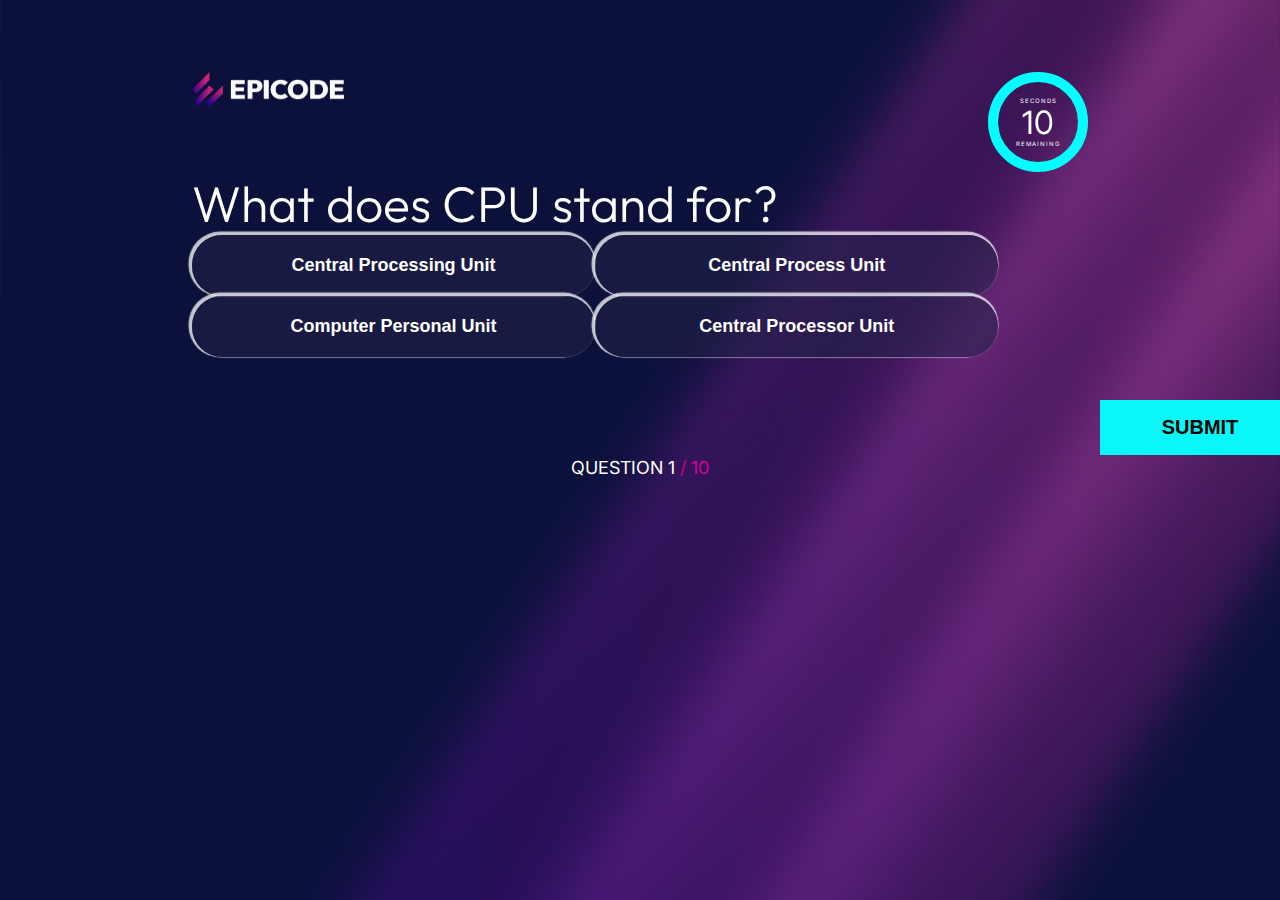
==== benchmark.html @ c7c3bf18 "update" ====
<!DOCTYPE html>
<html lang="en">
  <head>
    <meta charset="UTF-8" />
    <meta http-equiv="X-UA-Compatible" content="IE=edge" />
    <meta name="viewport" content="width=device-width, initial-scale=1.0" />
    <link rel="stylesheet" href="benchmark.css" />
    

    <link rel="preconnect" href="https://fonts.googleapis.com" />
    <link rel="preconnect" href="https://fonts.gstatic.com" crossorigin />
    <link
      href="https://fonts.googleapis.com/css2?family=Inter:wght@100;200;300;400;500;600&family=Outfit:wght@100;200;300;400;500;600;700;800;900&display=swap"
      rel="stylesheet"
    />
    <title>Benchmark</title>
  </head>
  <body>
    <div class="container">
      <div class="logo">
        <img id="logoImg" src="./assets/epicode_logo.png" alt="" />
      </div>
      <div id="timerContainer">
        <span id="seconds">SECONDS</span>
        <span id="remaining">REMAINING</span>
        <div id="app"></div>
      </div>
      <div id="questions-container">
        </div>
        
        <div class="footerContainer">
          <p>
            QUESTION <span id="questionNumber">1</span
            ><span id="questionTotal"> / 10</span>
          </p>
        </div>
      </div>
      <button id="submitBtn"   >SUBMIT</button>
    
  
    <script src="benchmark.js"></script>
    
  </body>
</html>
---- benchmark.css ----
* {
  margin: 0;
  padding: 0;
}
body {
  background-image: url("./assets/bg.jpg");
  width: 100%;
  height: 100vh;
  position: relative;
  font-family: "Inter", sans-serif;
  background-size: cover;
  overflow: hidden;
}
.display-not{
  display:none
}
.container {
  width: 70%;
  max-height: 100%;
  /* background-color: aqua;  */
  position: relative;
  margin: 0 auto;
  top: 8vh;
}
.logo {
  height: 100px;
}
#logoImg {
  height: 35px;
  top: 5%;
}
/* timer */

#timerContainer {
  right: 0%;
  top: 0%;
  position: absolute;
  width: 100px;
  height: 100px;
}

.base-timer {
  position: relative;
  width: 100px;
  height: 100px;
}

.base-timer__svg {
  transform: scaleX(-1);
}

.base-timer__circle {
  fill: none;
  stroke: none;
}

.base-timer__path-elapsed {
  stroke-width: 10px;
  stroke: rgba(128, 128, 128, 0.304);
}

.base-timer__path-remaining {
  stroke-width: 10px;
  /* stroke-linecap: round; */
  /* transform: rotate(90deg); */
  transform: rotateY(-180deg) rotateZ(90deg);
  transform-origin: center;
  transition: 1s linear all;
  fill-rule: nonzero;
  stroke: currentColor;
}

.base-timer__path-remaining.green {
  color: #00ffff;
}

.base-timer__path-remaining.orange {
  color: #00ffff;
}

.base-timer__path-remaining.red {
  color: #00ffff;
}

.base-timer__label {
  position: absolute;
  width: 100px;
  height: 100px;
  top: 0;
  display: flex;
  align-items: center;
  justify-content: center;
  font-size: 32px;
  color: white;
}
#seconds {
  position: absolute;
  font-size: 6px;
  color: white;
  margin: 0;
  left: 0;
  right: 0;
  text-align: center;
  top: 25%;
  letter-spacing: 1px;
}
#remaining {
  position: absolute;
  font-size: 6px;
  color: white;
  margin: 0;
  left: 0;
  right: 0;
  text-align: center;
  top: 68%;
  letter-spacing: 1px;
}
/* timer */

/* question container */
.questionContainer {
  position: relative;
  width: 100%;
  height: auto;
  text-align: center;
}
.question-style {
  font-weight: 300;
  font-size: 50px;
  color: white;
  font-family: "Outfit", sans-serif;
}
/* .questionContainer h1 {
  font-weight: bold;
  font-size: 50px;
  color: white;
  font-family: "Outfit", sans-serif;
} */

.optionContainer {
  margin-top: 30px;
  width: 100%;
  height: auto;

  /* background-color: #00ffff; */
}
.optionContainer button {
  margin: 20px;
  justify-content: space-between;
  /* background-color: #00ffff; */
}
.btn {
  width: 45%;
  padding: 20px 20px;
  border: none;
  border-radius: 30px;
  display: inline;
  color: white;
  font-size: 18px;
  font-weight: bold;
  background-color: #24234a88;
  box-shadow: rgba(255, 255, 255, 0.758) -1.5px -1.5px 1px 2px;
}
.btn:hover {
  background: linear-gradient(
    174deg,
    rgba(210, 0, 147, 1) 25%,
    rgba(144, 0, 128, 1) 64%
  );
}
#submitBtn{
  position: absolute;
  top: 400px;
  left: 1100px;
  font-size: 20px;
  font-weight: bold;
    background-color: rgb(8, 248, 248);
    border: none;
    width: 200px;
    height: 55px;

}
#submitBtn:hover{
  box-shadow: rgba(50, 204, 243, 0.973) 2px 2px 29px 0px;
  transition: box-shadow 0.3s ease-in;
}
.selected{
  background: linear-gradient(
    174deg,
    rgba(210, 0, 147, 1) 25%,
    rgba(144, 0, 128, 1) 64%
  );

}


/* footer Container */
.footerContainer {
  position: relative;
  text-align: center;
  color: white;
  font-size: 18px;
  bottom: -20%;
  top: 100px;
}
.footerContainer p {
  text-align: center;
}
#questionNumber {
  color: white;
}
#questionTotal {
  color: #d20094;
}

/* INVISIBLE CLASS */
.hidden{
  display: none;
}
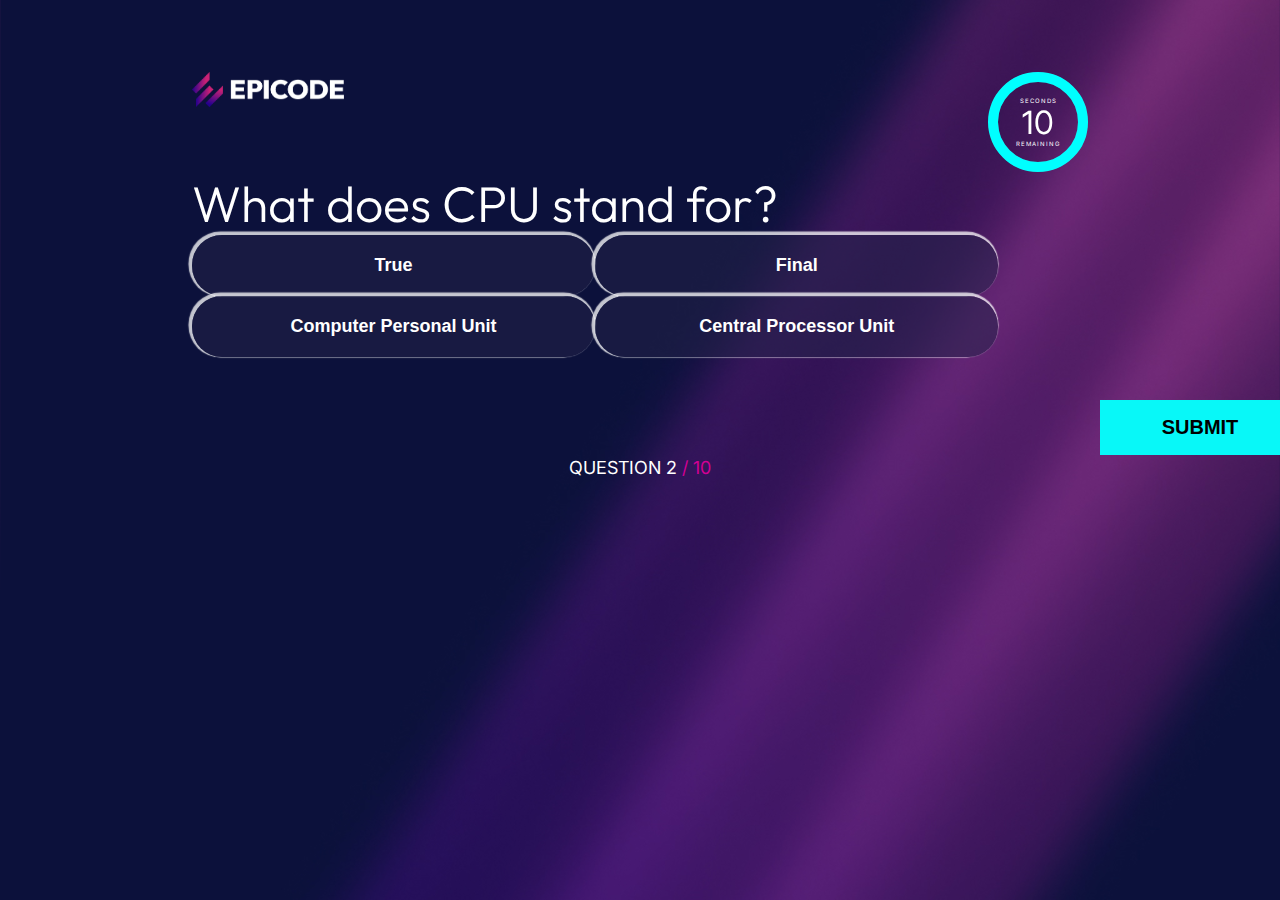
==== commit 8893486b: "Merge branch 'feature-benchmark-page' of https://github.com/SimonKovacsp22/Banchmark-App into featur" ====
--- a/benchmark.css
+++ b/benchmark.css
@@ -216,4 +216,5 @@
 /* INVISIBLE CLASS */
 .hidden{
   display: none;
-}+}
+
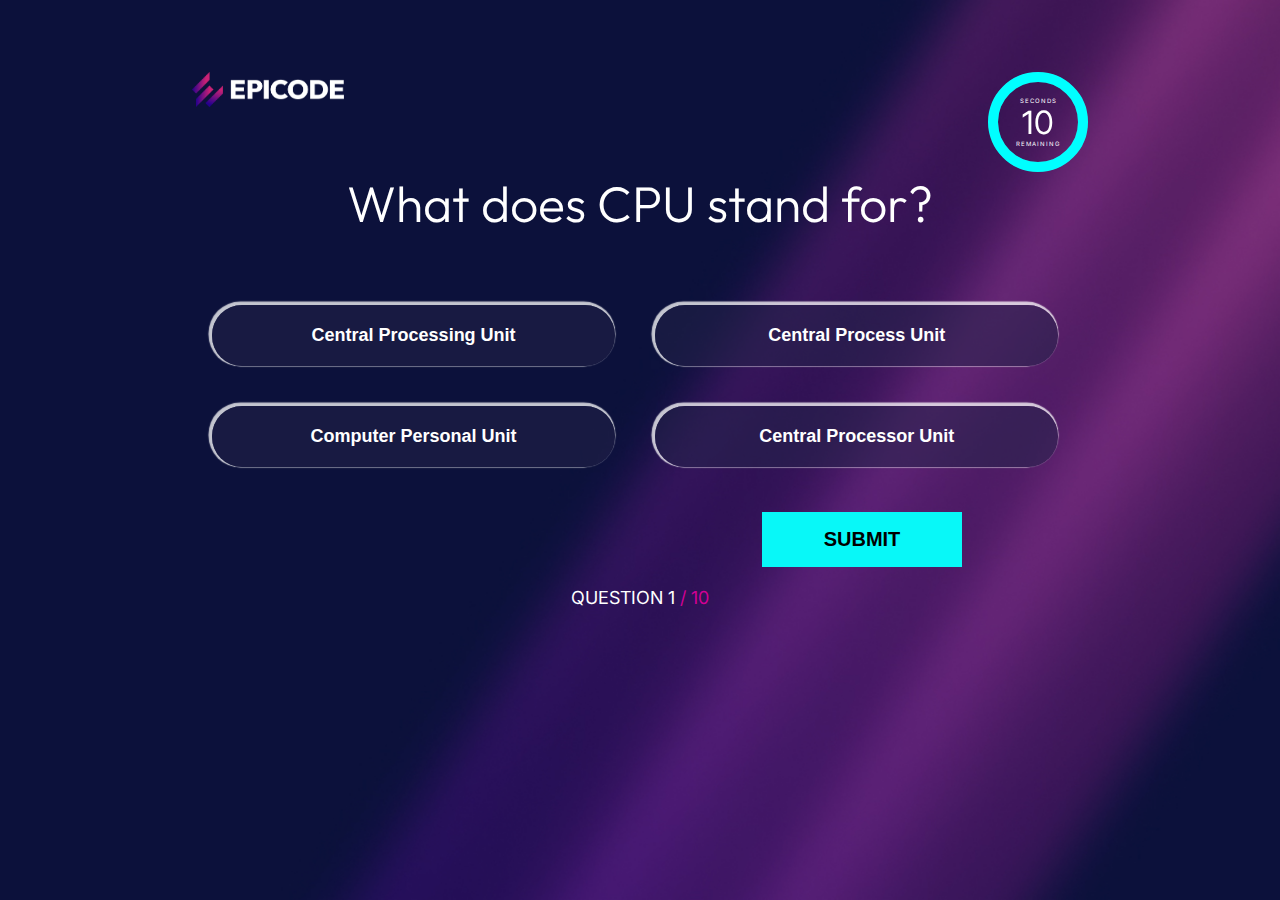
==== commit ef56eed6: "update" ====
--- a/benchmark.html
+++ b/benchmark.html
@@ -4,7 +4,7 @@
     <meta charset="UTF-8" />
     <meta http-equiv="X-UA-Compatible" content="IE=edge" />
     <meta name="viewport" content="width=device-width, initial-scale=1.0" />
-    <link rel="stylesheet" href="benchmark.css" />
+    <link rel="stylesheet" href="./css-file/benchmark.css" />
     
 
     <link rel="preconnect" href="https://fonts.googleapis.com" />
@@ -29,16 +29,21 @@
         </div>
         
         <div class="footerContainer">
+          
           <p>
             QUESTION <span id="questionNumber">1</span
             ><span id="questionTotal"> / 10</span>
           </p>
+          <button id="submitBtn"   >SUBMIT</button>
+          <button class="display-not" id="proceedBtn"   ><a href="./result.html">PROCEED</a></button>
         </div>
+
       </div>
-      <button id="submitBtn"   >SUBMIT</button>
+      
+      
     
   
-    <script src="benchmark.js"></script>
+    <script src="./javascript-file/benchmark.js"></script>
     
   </body>
-</html>
+</html>--- a/css-file/benchmark.css
+++ b/css-file/benchmark.css
@@ -0,0 +1,243 @@
+* {
+  margin: 0;
+  padding: 0;
+}
+body {
+  background-image: url("../assets/bg.jpg");
+  width: 100%;
+  height: 100vh;
+  position: relative;
+  font-family: "Inter", sans-serif;
+  background-size: cover;
+  overflow: hidden;
+}
+.display-not{
+  display:none
+}
+.container {
+  width: 70%;
+  max-height: 100%;
+  /* background-color: aqua;  */
+  position: relative;
+  margin: 0 auto;
+  top: 8vh;
+}
+h2{
+
+}
+.logo {
+  height: 100px;
+}
+#logoImg {
+  height: 35px;
+  top: 5%;
+}
+/* timer */
+
+#timerContainer {
+  right: 0%;
+  top: 0%;
+  position: absolute;
+  width: 100px;
+  height: 100px;
+}
+
+.base-timer {
+  position: relative;
+  width: 100px;
+  height: 100px;
+}
+
+.base-timer__svg {
+  transform: scaleX(-1);
+}
+
+.base-timer__circle {
+  fill: none;
+  stroke: none;
+}
+
+.base-timer__path-elapsed {
+  stroke-width: 10px;
+  stroke: rgba(128, 128, 128, 0.304);
+}
+
+.base-timer__path-remaining {
+  stroke-width: 10px;
+  /* stroke-linecap: round; */
+  /* transform: rotate(90deg); */
+  transform: rotateY(-180deg) rotateZ(90deg);
+  transform-origin: center;
+  transition: 1s linear all;
+  fill-rule: nonzero;
+  stroke: currentColor;
+}
+
+.base-timer__path-remaining.green {
+  color: #00ffff;
+}
+
+.base-timer__path-remaining.orange {
+  color: #00ffff;
+}
+
+.base-timer__path-remaining.red {
+  color: #00ffff;
+}
+
+.base-timer__label {
+  position: absolute;
+  width: 100px;
+  height: 100px;
+  top: 0;
+  display: flex;
+  align-items: center;
+  justify-content: center;
+  font-size: 32px;
+  color: white;
+}
+#seconds {
+  position: absolute;
+  font-size: 6px;
+  color: white;
+  margin: 0;
+  left: 0;
+  right: 0;
+  text-align: center;
+  top: 25%;
+  letter-spacing: 1px;
+}
+#remaining {
+  position: absolute;
+  font-size: 6px;
+  color: white;
+  margin: 0;
+  left: 0;
+  right: 0;
+  text-align: center;
+  top: 68%;
+  letter-spacing: 1px;
+}
+/* timer */
+
+/* question container */
+.question-container {
+  margin-top: 30px ;
+  position: relative;
+  width: 100%;
+  height: auto;
+  text-align: center;
+}
+.question-style {
+  text-align: center;
+  margin-bottom: 50px;
+  font-weight: 300;
+  font-size: 50px;
+  color: white;
+  font-family: "Outfit", sans-serif;
+}
+/* .questionContainer h1 {
+  font-weight: bold;
+  font-size: 50px;
+  color: white;
+  font-family: "Outfit", sans-serif;
+} */
+
+.optionContainer {
+  margin-top: 30px;
+  width: 100%;
+  height: auto;
+
+  /* background-color: #00ffff; */
+}
+.optionContainer button {
+  margin: 20px;
+  justify-content: space-between;
+  /* background-color: #00ffff; */
+}
+.btn {
+  margin: 20px;
+  width: 45%;
+  padding: 20px 20px;
+  border: none;
+  border-radius: 30px;
+  display: inline;
+  color: white;
+  font-size: 18px;
+  font-weight: bold;
+  background-color: #24234a88;
+  box-shadow: rgba(255, 255, 255, 0.758) -1.5px -1.5px 1px 2px;
+}
+.btn:hover {
+  background: linear-gradient(
+    174deg,
+    rgba(210, 0, 147, 1) 25%,
+    rgba(144, 0, 128, 1) 64%
+  );
+}
+#proceedBtn{
+  position: absolute;
+  top: 220px;
+  left: 850px;
+  font-size: 20px;
+  font-weight: bold;
+    background-color: rgb(8, 248, 248);
+    border: none;
+    width: 200px;
+    height: 55px;
+    text-decoration: none;
+
+}
+#submitBtn{
+  position: absolute;
+  top: -75px;
+  left: 570px;
+  font-size: 20px;
+  font-weight: bold;
+    background-color: rgb(8, 248, 248);
+    border: none;
+    width: 200px;
+    height: 55px;
+
+}
+#submitBtn:hover{
+  box-shadow: rgba(50, 204, 243, 0.973) 2px 2px 29px 0px;
+  transition: box-shadow 0.3s ease-in;
+}
+#proceedBtn:hover{
+  box-shadow: rgba(50, 204, 243, 0.973) 2px 2px 29px 0px;
+  transition: box-shadow 0.3s ease-in;
+}
+.selected{
+  background: linear-gradient(
+    174deg,
+    rgba(210, 0, 147, 1) 25%,
+    rgba(144, 0, 128, 1) 64%
+  );
+
+}
+
+
+/* footer Container */
+.footerContainer {
+  position: relative;
+  text-align: center;
+  color: white;
+  font-size: 18px;
+  bottom: -20%;
+  top: 100px;
+}
+.footerContainer p {
+  text-align: center;
+}
+#questionNumber {
+  color: white;
+}
+#questionTotal {
+  color: #d20094;
+}
+
+/* INVISIBLE CLASS */
+.hidden{
+  display: none;
+}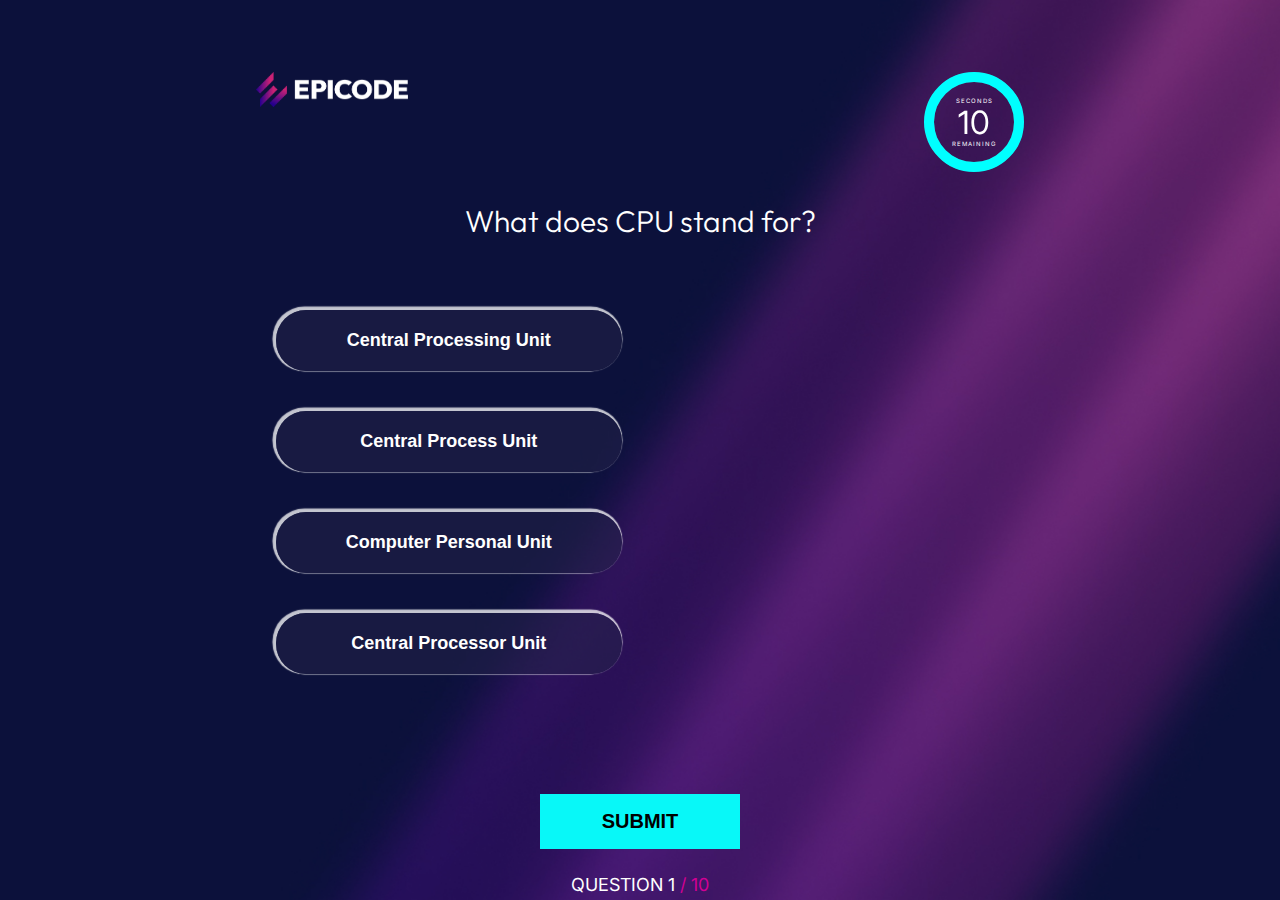
==== commit 0461531b: "resultpage functionality and some css fixing" ====
--- a/benchmark.html
+++ b/benchmark.html
@@ -5,7 +5,6 @@
     <meta http-equiv="X-UA-Compatible" content="IE=edge" />
     <meta name="viewport" content="width=device-width, initial-scale=1.0" />
     <link rel="stylesheet" href="./css-file/benchmark.css" />
-    
 
     <link rel="preconnect" href="https://fonts.googleapis.com" />
     <link rel="preconnect" href="https://fonts.gstatic.com" crossorigin />
@@ -25,25 +24,20 @@
         <span id="remaining">REMAINING</span>
         <div id="app"></div>
       </div>
-      <div id="questions-container">
-        </div>
-        
-        <div class="footerContainer">
-          
-          <p>
-            QUESTION <span id="questionNumber">1</span
-            ><span id="questionTotal"> / 10</span>
-          </p>
-          <button id="submitBtn"   >SUBMIT</button>
-          <button class="display-not" id="proceedBtn"   ><a href="./result.html">PROCEED</a></button>
-        </div>
+      <div id="questions-container"></div>
 
+      <div class="footerContainer">
+        <button id="submitBtn">SUBMIT</button>
+        <button class="display-not" id="proceedBtn">
+          <a href="./result.html">PROCEED</a>
+        </button>
+        <p>
+          QUESTION <span id="questionNumber">1</span
+          ><span id="questionTotal"> / 10</span>
+        </p>
       </div>
-      
-      
-    
-  
+    </div>
+
     <script src="./javascript-file/benchmark.js"></script>
-    
   </body>
-</html>+</html>
--- a/css-file/benchmark.css
+++ b/css-file/benchmark.css
@@ -11,20 +11,18 @@
   background-size: cover;
   overflow: hidden;
 }
-.display-not{
-  display:none
+.display-not {
+  display: none;
 }
 .container {
-  width: 70%;
+  width: 60%;
   max-height: 100%;
   /* background-color: aqua;  */
   position: relative;
   margin: 0 auto;
   top: 8vh;
 }
-h2{
-
-}
+
 .logo {
   height: 100px;
 }
@@ -122,17 +120,18 @@
 
 /* question container */
 .question-container {
-  margin-top: 30px ;
+  margin-top: 30px;
   position: relative;
   width: 100%;
   height: auto;
   text-align: center;
 }
 .question-style {
+  margin-top: 30px;
   text-align: center;
   margin-bottom: 50px;
   font-weight: 300;
-  font-size: 50px;
+  font-size: 30px;
   color: white;
   font-family: "Outfit", sans-serif;
 }
@@ -175,48 +174,50 @@
     rgba(144, 0, 128, 1) 64%
   );
 }
-#proceedBtn{
-  position: absolute;
-  top: 220px;
-  left: 850px;
+#proceedBtn {
+  position: absolute;
+  margin: auto;
+  left: 0;
+  right: 0;
   font-size: 20px;
   font-weight: bold;
-    background-color: rgb(8, 248, 248);
-    border: none;
-    width: 200px;
-    height: 55px;
-    text-decoration: none;
-
-}
-#submitBtn{
-  position: absolute;
-  top: -75px;
-  left: 570px;
+  background-color: rgb(8, 248, 248);
+  border: none;
+  width: 200px;
+  height: 55px;
+  text-decoration: none;
+}
+#proceedBtn a {
+  text-decoration: none;
+  color: #0b113b;
+}
+#submitBtn {
+  position: absolute;
+  margin: auto;
+  left: 0;
+  right: 0;
   font-size: 20px;
   font-weight: bold;
-    background-color: rgb(8, 248, 248);
-    border: none;
-    width: 200px;
-    height: 55px;
-
-}
-#submitBtn:hover{
+  background-color: rgb(8, 248, 248);
+  border: none;
+  width: 200px;
+  height: 55px;
+}
+#submitBtn:hover {
   box-shadow: rgba(50, 204, 243, 0.973) 2px 2px 29px 0px;
   transition: box-shadow 0.3s ease-in;
 }
-#proceedBtn:hover{
+#proceedBtn:hover {
   box-shadow: rgba(50, 204, 243, 0.973) 2px 2px 29px 0px;
   transition: box-shadow 0.3s ease-in;
 }
-.selected{
+.selected {
   background: linear-gradient(
     174deg,
     rgba(210, 0, 147, 1) 25%,
     rgba(144, 0, 128, 1) 64%
   );
-
-}
-
+}
 
 /* footer Container */
 .footerContainer {
@@ -229,6 +230,12 @@
 }
 .footerContainer p {
   text-align: center;
+  position: absolute;
+  margin: auto;
+  top: 80px;
+
+  left: 0;
+  right: 0;
 }
 #questionNumber {
   color: white;
@@ -238,6 +245,6 @@
 }
 
 /* INVISIBLE CLASS */
-.hidden{
+.hidden {
   display: none;
-}+}
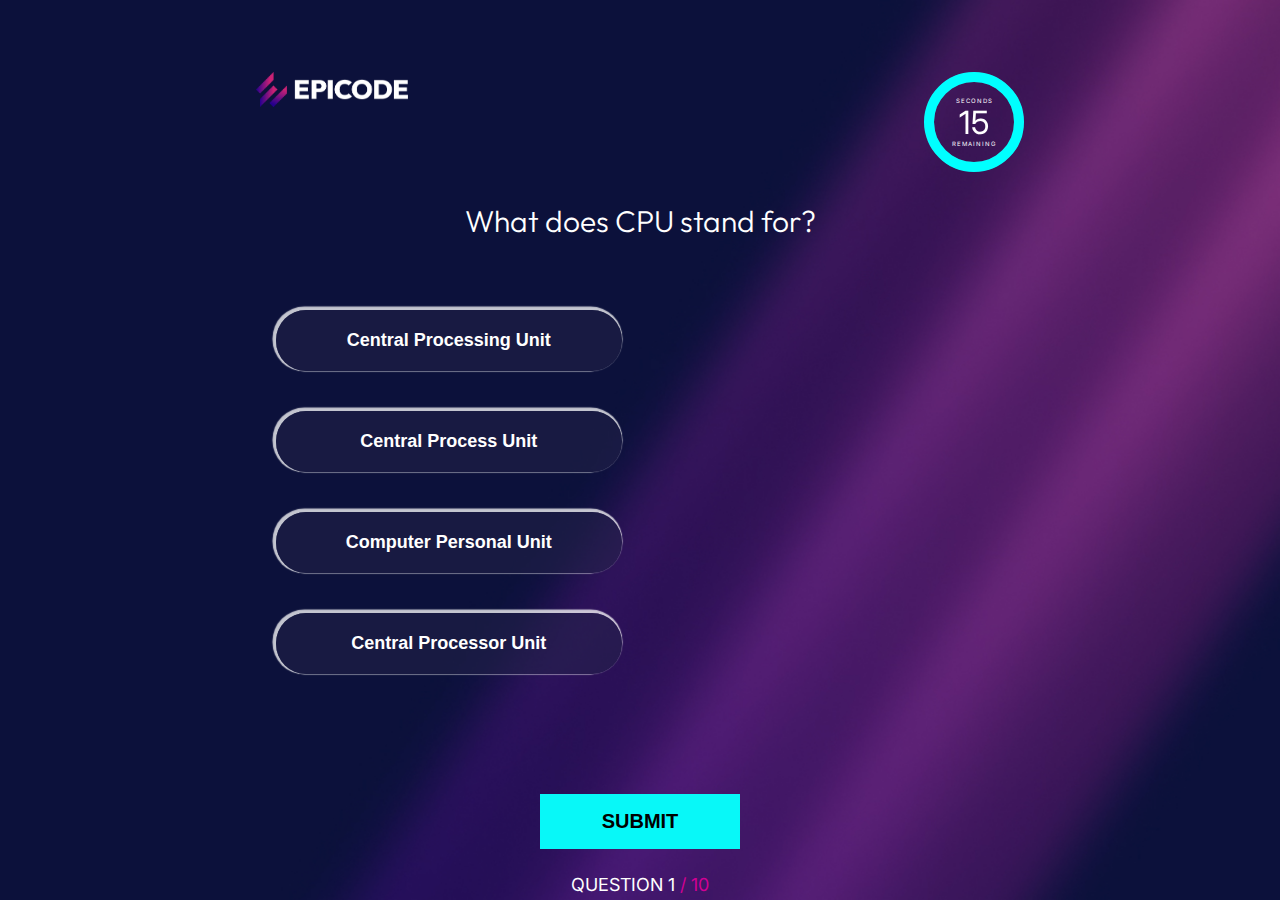
==== commit efb5f152: "update" ====
--- a/benchmark.html
+++ b/benchmark.html
@@ -28,10 +28,8 @@
 
       <div class="footerContainer">
         <button id="submitBtn">SUBMIT</button>
-        <button class="display-not" id="proceedBtn">
-          <a href="./result.html">PROCEED</a>
-        </button>
-        <p>
+        <button class="display-not" id="proceedBtn"><a href="./result.html">PROCEED</a></button>
+        <p id="question-count">
           QUESTION <span id="questionNumber">1</span
           ><span id="questionTotal"> / 10</span>
         </p>
--- a/css-file/benchmark.css
+++ b/css-file/benchmark.css
@@ -190,7 +190,13 @@
 #proceedBtn a {
   text-decoration: none;
   color: #0b113b;
-}
+  padding-left: 51px;
+  padding-right: 51px;
+  padding-top: 15px;
+  padding-bottom: 15px;
+  cursor: default;
+}
+
 #submitBtn {
   position: absolute;
   margin: auto;
